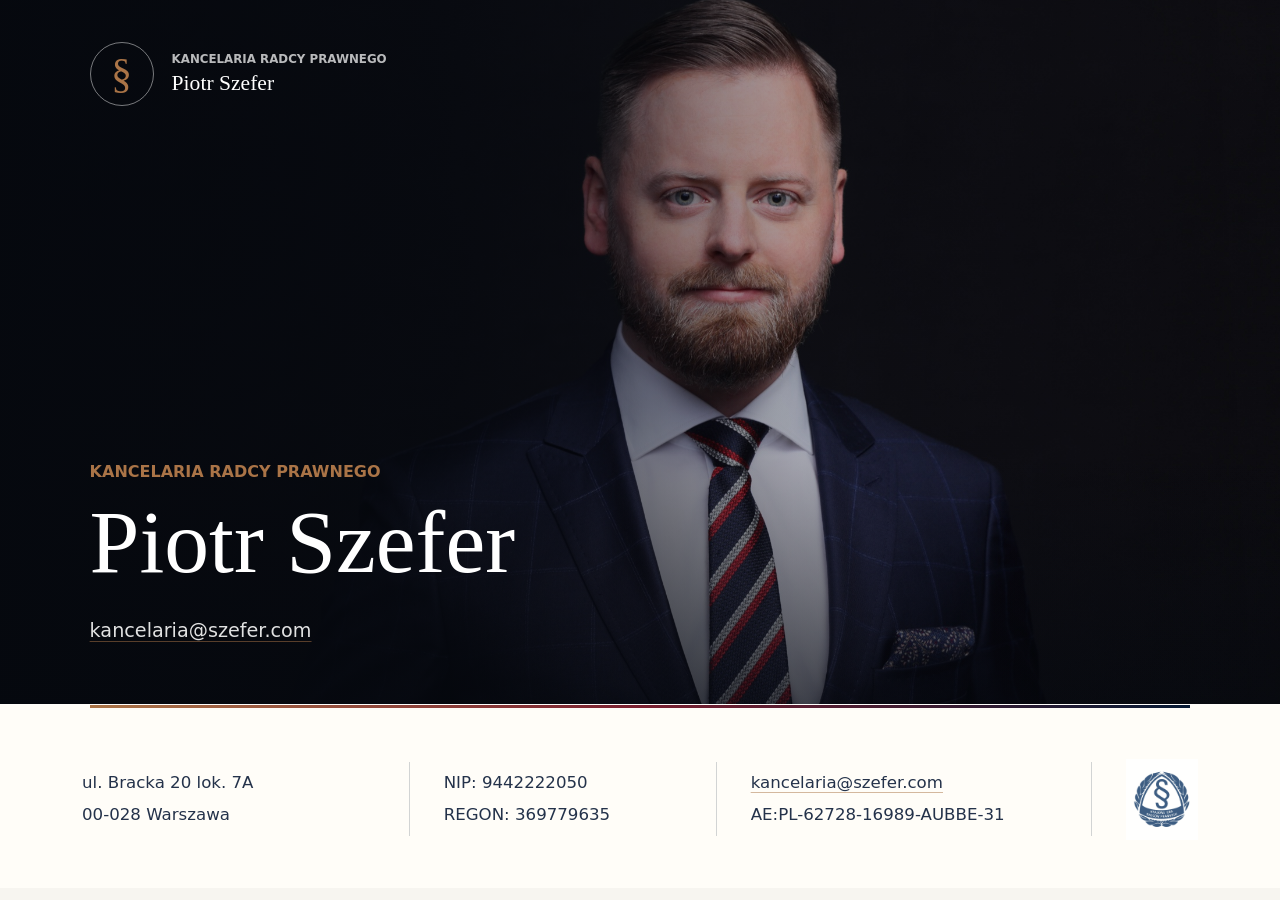
==== index.html @ 90ae5830 "Add files via upload" ====
<!doctype html>
<html lang="pl">
  <head>
    <meta charset="utf-8" />
    <meta name="viewport" content="width=device-width, initial-scale=1" />
    <meta
      name="description"
      content="Kancelaria Radcy Prawnego Piotr Szefer, ul. Bracka 20 lok. 7A, 00-028 Warszawa."
    />
    <title>Kancelaria Radcy Prawnego Piotr Szefer</title>
    <link rel="icon" href="favicon.svg" type="image/svg+xml" />
    <link rel="preload" href="assets/piotr-szefer.jpg" as="image" />
    <link rel="stylesheet" href="styles.css" />
  </head>
  <body>
    <main>
      <section class="hero" aria-label="Kancelaria Radcy Prawnego Piotr Szefer">
        <img
          class="hero__image"
          src="assets/piotr-szefer.jpg"
          alt="Piotr Szefer"
          width="2200"
          height="1466"
        />
        <div class="hero__shade" aria-hidden="true"></div>

        <div class="hero__content">
          <header class="brand" aria-label="Kancelaria Radcy Prawnego Piotr Szefer">
            <span class="brand__mark" aria-hidden="true">§</span>
            <span>
              <span class="brand__overline">Kancelaria Radcy Prawnego</span>
              <span class="brand__name">Piotr Szefer</span>
            </span>
          </header>

          <div class="hero__title">
            <p>Kancelaria Radcy Prawnego</p>
            <h1>Piotr Szefer</h1>
            <a class="hero__mail" href="mailto:kancelaria@szefer.com">
              kancelaria@szefer.com
            </a>
          </div>
        </div>
      </section>

      <section class="details" aria-label="Dane kancelarii">
        <div class="details__inner">
          <address class="detail-block">
            <span>ul. Bracka 20 lok. 7A</span>
            <span>00-028 Warszawa</span>
          </address>

          <div class="detail-block">
            <span>NIP: 9442222050</span>
            <span>REGON: 369779635</span>
          </div>

          <div class="detail-block">
            <a href="mailto:kancelaria@szefer.com">kancelaria@szefer.com</a>
            <span>AE:PL-62728-16989-AUBBE-31</span>
          </div>

          <div class="kirp">
            <img
              src="assets/kirp-logo.png"
              alt="Krajowa Izba Radców Prawnych"
              width="375"
              height="420"
            />
          </div>
        </div>
      </section>
    </main>
  </body>
</html>
---- styles.css ----
:root {
  --ink: #071a34;
  --ink-soft: #24324a;
  --paper: #f7f5f0;
  --paper-strong: #fffdf8;
  --copper: #aa7447;
  --wine: #7b2031;
  --line: rgba(7, 26, 52, 0.18);
  --white: #ffffff;
}

* {
  box-sizing: border-box;
}

html {
  background: var(--paper);
  color: var(--ink);
  font-family:
    "Avenir Next", "Segoe UI", system-ui, -apple-system, BlinkMacSystemFont,
    sans-serif;
  letter-spacing: 0;
}

body {
  margin: 0;
  min-width: 320px;
}

a {
  color: inherit;
  text-decoration-color: rgba(170, 116, 71, 0.5);
  text-decoration-thickness: 1px;
  text-underline-offset: 0.22em;
}

a:hover {
  color: var(--copper);
  text-decoration-color: currentColor;
}

.hero {
  position: relative;
  min-height: 82svh;
  overflow: hidden;
  background: #080a10;
}

.hero__image {
  position: absolute;
  inset: 0;
  width: 100%;
  height: 100%;
  object-fit: cover;
  object-position: 58% center;
}

.hero__shade {
  position: absolute;
  inset: 0;
  background:
    linear-gradient(90deg, rgba(5, 8, 14, 0.94) 0%, rgba(5, 8, 14, 0.78) 34%, rgba(5, 8, 14, 0.32) 62%, rgba(5, 8, 14, 0.05) 100%),
    linear-gradient(0deg, rgba(5, 8, 14, 0.72) 0%, rgba(5, 8, 14, 0.02) 38%);
}

.hero__content {
  position: relative;
  z-index: 1;
  display: flex;
  min-height: 82svh;
  flex-direction: column;
  justify-content: space-between;
  padding: 42px 7vw 72px;
  color: var(--white);
}

.brand {
  display: inline-flex;
  width: fit-content;
  align-items: center;
  gap: 18px;
}

.brand__mark {
  display: grid;
  width: 64px;
  height: 64px;
  place-items: center;
  border: 1px solid rgba(255, 255, 255, 0.46);
  border-radius: 50%;
  color: var(--copper);
  font-family: Georgia, "Times New Roman", serif;
  font-size: 42px;
  line-height: 1;
}

.brand__overline,
.brand__name {
  display: block;
}

.brand__overline {
  margin-bottom: 5px;
  color: rgba(255, 255, 255, 0.72);
  font-size: 0.74rem;
  font-weight: 600;
  text-transform: uppercase;
}

.brand__name {
  font-family: Georgia, "Times New Roman", serif;
  font-size: 1.35rem;
  font-weight: 400;
}

.hero__title {
  max-width: 760px;
  padding-bottom: 24px;
}

.hero__title p {
  margin: 0 0 18px;
  color: var(--copper);
  font-size: 1rem;
  font-weight: 700;
  text-transform: uppercase;
}

.hero__title h1 {
  margin: 0;
  font-family: Georgia, "Times New Roman", serif;
  font-size: 5.6rem;
  font-weight: 400;
  line-height: 0.96;
}

.hero__mail {
  display: inline-block;
  margin-top: 34px;
  color: rgba(255, 255, 255, 0.88);
  font-size: 1.2rem;
}

.details {
  position: relative;
  z-index: 2;
  margin-top: -34px;
  background: var(--paper-strong);
  border-top: 1px solid rgba(255, 255, 255, 0.4);
}

.details::before {
  content: "";
  position: absolute;
  top: 0;
  left: 7vw;
  right: 7vw;
  height: 3px;
  background: linear-gradient(90deg, var(--copper), var(--wine), var(--ink));
}

.details__inner {
  display: grid;
  max-width: 1180px;
  margin: 0 auto;
  grid-template-columns: 1.2fr 1fr 1.25fr auto;
  gap: 34px;
  align-items: center;
  padding: 54px 32px 48px;
}

.detail-block {
  display: grid;
  min-height: 74px;
  align-content: center;
  gap: 8px;
  margin: 0;
  padding: 0 30px 0 0;
  border-right: 1px solid var(--line);
  color: var(--ink-soft);
  font-size: 1.04rem;
  font-style: normal;
  line-height: 1.45;
}

.detail-block span,
.detail-block a {
  display: block;
}

.kirp {
  display: flex;
  justify-content: flex-end;
}

.kirp img {
  width: 72px;
  height: auto;
  opacity: 0.76;
}

@media (max-width: 980px) {
  .hero,
  .hero__content {
    min-height: 760px;
  }

  .hero__content {
    padding: 32px 32px 66px;
  }

  .hero__title h1 {
    font-size: 4.4rem;
  }

  .details {
    margin-top: 0;
  }

  .details__inner {
    grid-template-columns: 1fr 1fr;
  }

  .detail-block:nth-child(2) {
    border-right: 0;
  }

  .kirp {
    justify-content: flex-start;
  }
}

@media (max-width: 680px) {
  .hero,
  .hero__content {
    min-height: 700px;
  }

  .hero__image {
    object-position: 63% center;
  }

  .hero__shade {
    background:
      linear-gradient(90deg, rgba(5, 8, 14, 0.92) 0%, rgba(5, 8, 14, 0.66) 62%, rgba(5, 8, 14, 0.22) 100%),
      linear-gradient(0deg, rgba(5, 8, 14, 0.84) 0%, rgba(5, 8, 14, 0.12) 46%);
  }

  .hero__content {
    padding: 26px 22px 48px;
  }

  .brand {
    gap: 12px;
  }

  .brand__mark {
    width: 52px;
    height: 52px;
    font-size: 34px;
  }

  .brand__overline {
    font-size: 0.68rem;
  }

  .brand__name {
    font-size: 1.08rem;
  }

  .hero__title {
    padding-bottom: 0;
  }

  .hero__title p {
    margin-bottom: 14px;
    font-size: 0.82rem;
  }

  .hero__title h1 {
    font-size: 3.35rem;
    line-height: 1.02;
  }

  .hero__mail {
    margin-top: 24px;
    font-size: 1rem;
  }

  .details::before {
    left: 22px;
    right: 22px;
  }

  .details__inner {
    grid-template-columns: 1fr;
    gap: 0;
    padding: 38px 22px 34px;
  }

  .detail-block {
    min-height: 0;
    padding: 20px 0;
    border-right: 0;
    border-bottom: 1px solid var(--line);
    font-size: 0.98rem;
  }

  .kirp {
    padding-top: 24px;
  }

  .kirp img {
    width: 58px;
  }
}

@media (prefers-reduced-motion: reduce) {
  *,
  *::before,
  *::after {
    scroll-behavior: auto !important;
  }
}
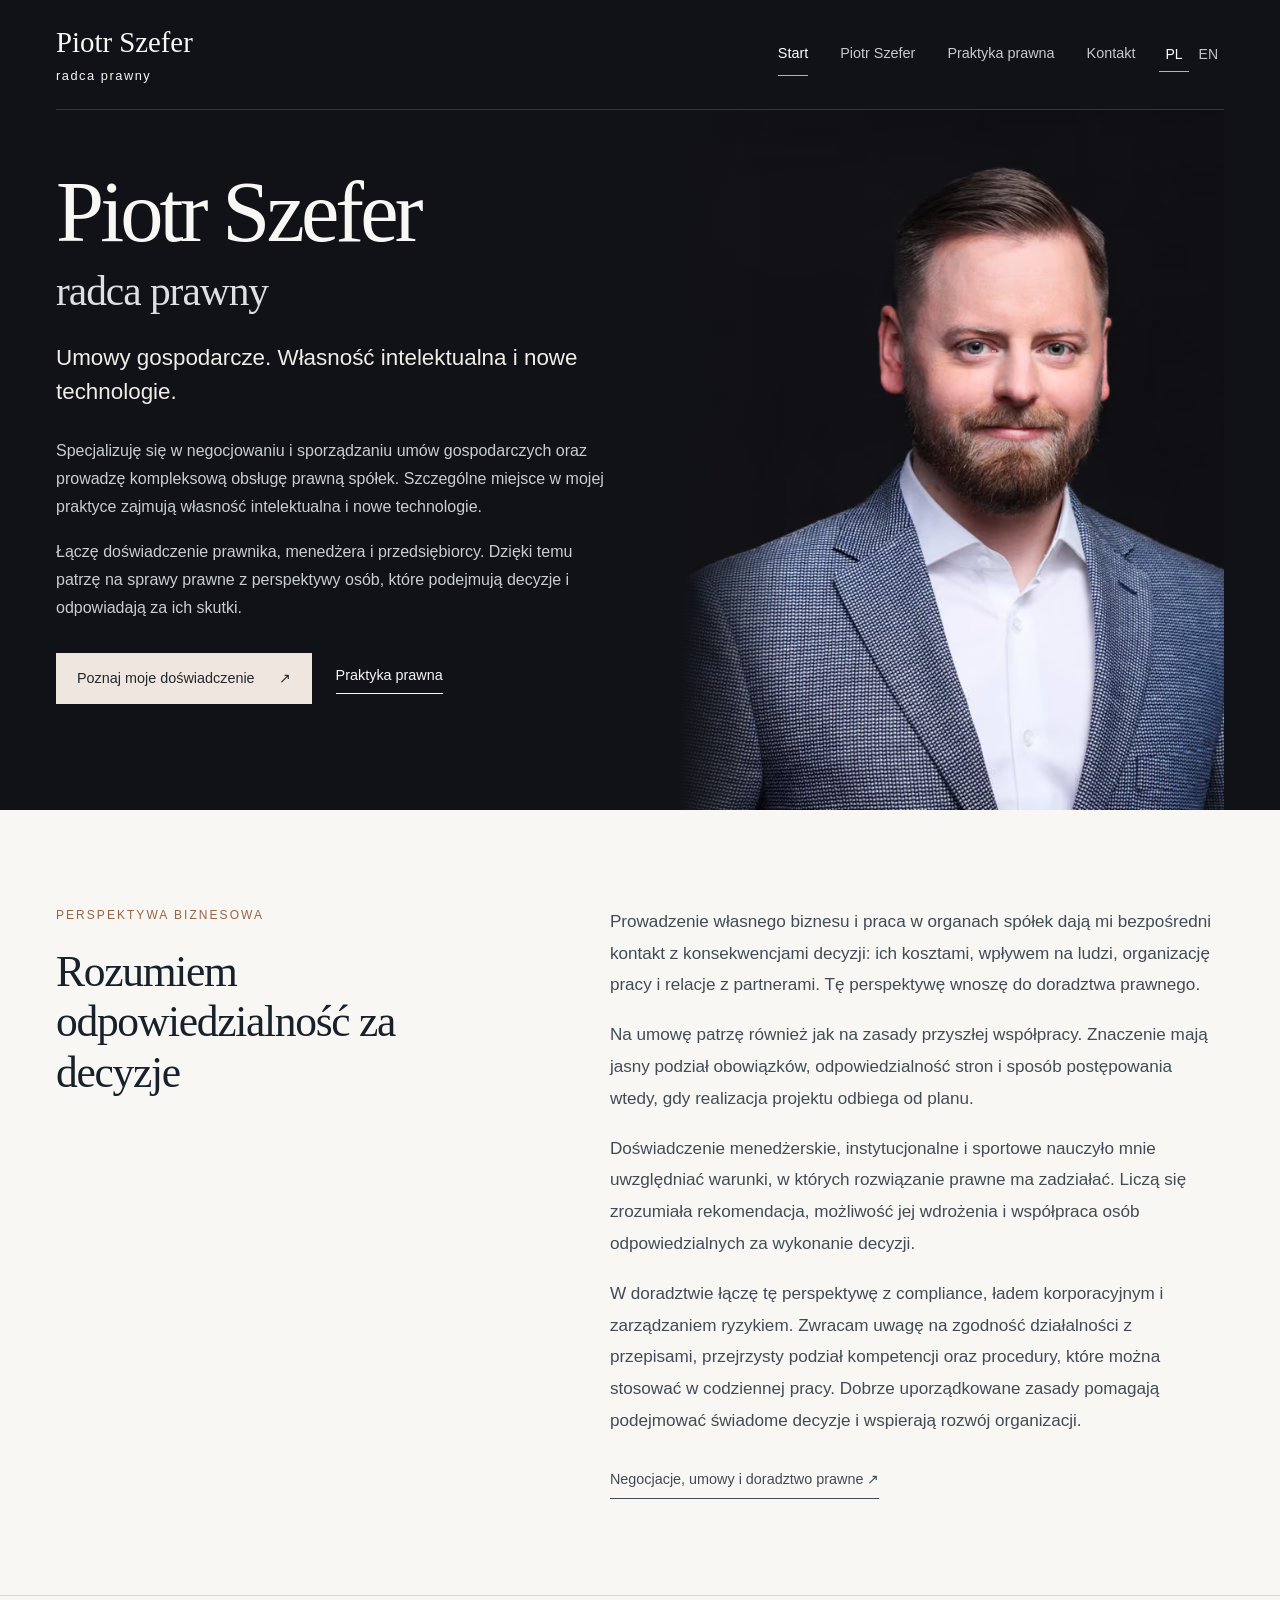
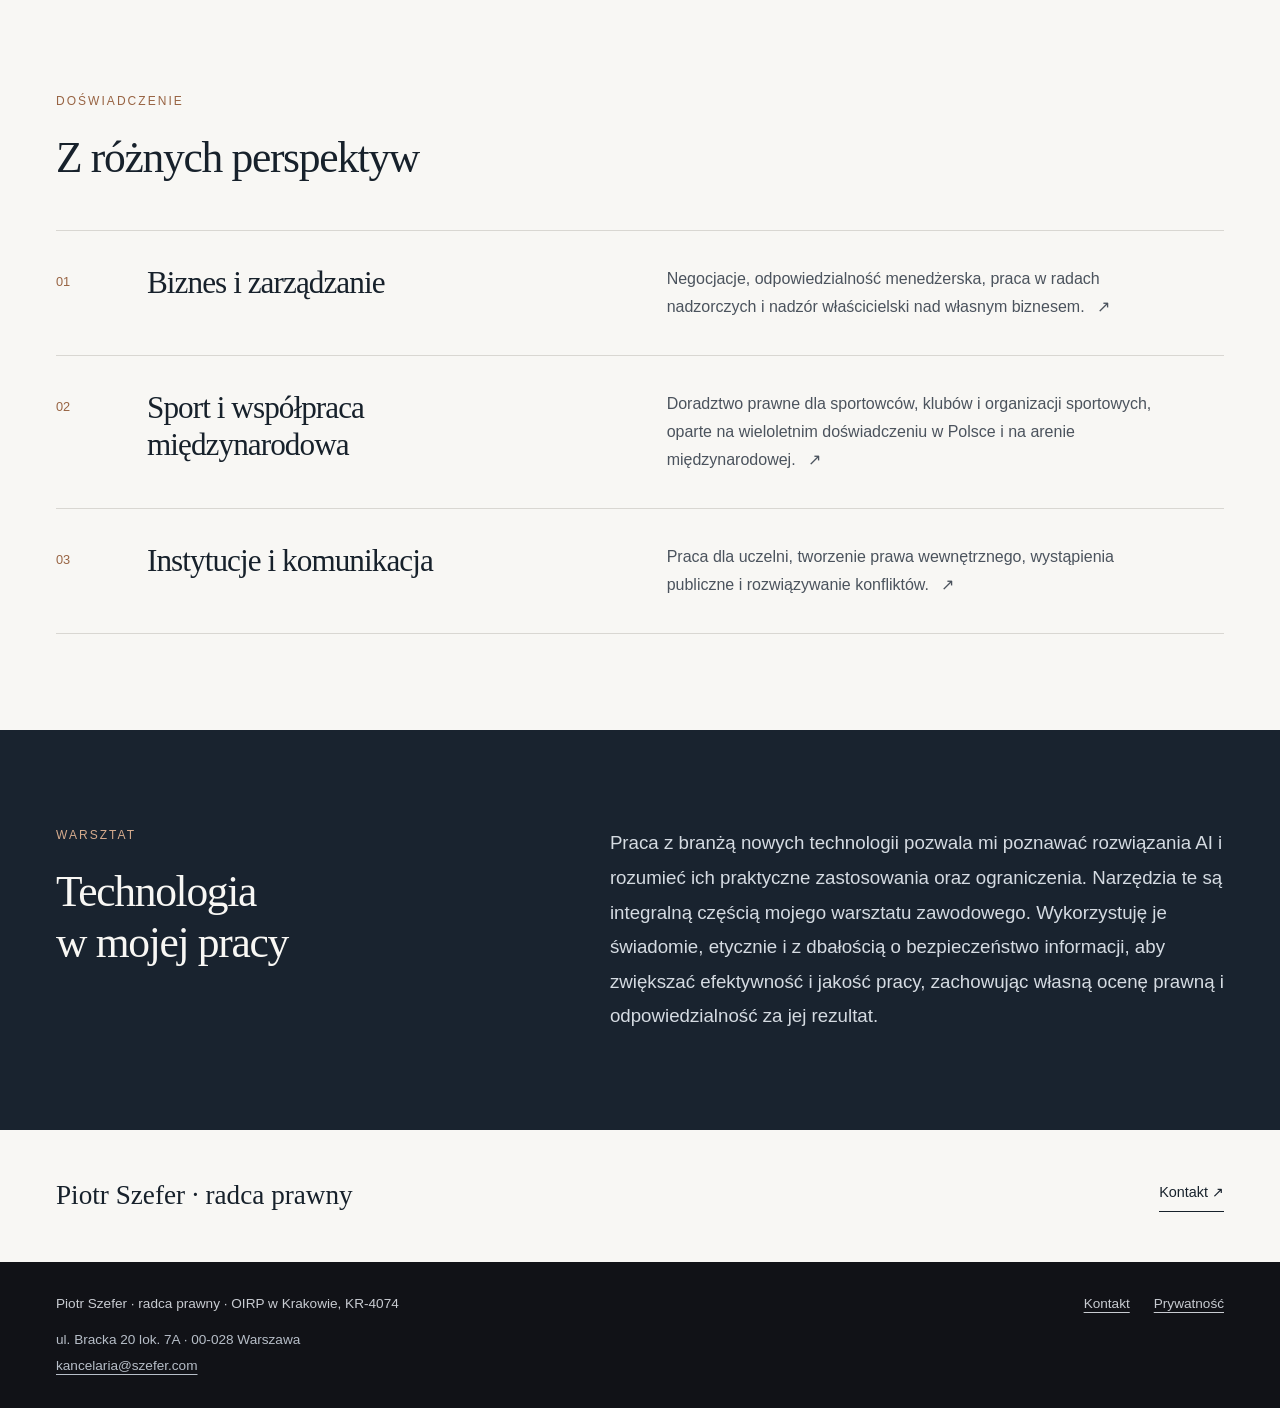
==== commit 41487514: "Add files via upload" ====
--- a/index.html
+++ b/index.html
@@ -1,75 +1,6 @@
 <!doctype html>
-<html lang="pl">
-  <head>
-    <meta charset="utf-8" />
-    <meta name="viewport" content="width=device-width, initial-scale=1" />
-    <meta
-      name="description"
-      content="Kancelaria Radcy Prawnego Piotr Szefer, ul. Bracka 20 lok. 7A, 00-028 Warszawa."
-    />
-    <title>Kancelaria Radcy Prawnego Piotr Szefer</title>
-    <link rel="icon" href="favicon.svg" type="image/svg+xml" />
-    <link rel="preload" href="assets/piotr-szefer.jpg" as="image" />
-    <link rel="stylesheet" href="styles.css" />
-  </head>
-  <body>
-    <main>
-      <section class="hero" aria-label="Kancelaria Radcy Prawnego Piotr Szefer">
-        <img
-          class="hero__image"
-          src="assets/piotr-szefer.jpg"
-          alt="Piotr Szefer"
-          width="2200"
-          height="1466"
-        />
-        <div class="hero__shade" aria-hidden="true"></div>
-
-        <div class="hero__content">
-          <header class="brand" aria-label="Kancelaria Radcy Prawnego Piotr Szefer">
-            <span class="brand__mark" aria-hidden="true">§</span>
-            <span>
-              <span class="brand__overline">Kancelaria Radcy Prawnego</span>
-              <span class="brand__name">Piotr Szefer</span>
-            </span>
-          </header>
-
-          <div class="hero__title">
-            <p>Kancelaria Radcy Prawnego</p>
-            <h1>Piotr Szefer</h1>
-            <a class="hero__mail" href="mailto:kancelaria@szefer.com">
-              kancelaria@szefer.com
-            </a>
-          </div>
-        </div>
-      </section>
-
-      <section class="details" aria-label="Dane kancelarii">
-        <div class="details__inner">
-          <address class="detail-block">
-            <span>ul. Bracka 20 lok. 7A</span>
-            <span>00-028 Warszawa</span>
-          </address>
-
-          <div class="detail-block">
-            <span>NIP: 9442222050</span>
-            <span>REGON: 369779635</span>
-          </div>
-
-          <div class="detail-block">
-            <a href="mailto:kancelaria@szefer.com">kancelaria@szefer.com</a>
-            <span>AE:PL-62728-16989-AUBBE-31</span>
-          </div>
-
-          <div class="kirp">
-            <img
-              src="assets/kirp-logo.png"
-              alt="Krajowa Izba Radców Prawnych"
-              width="375"
-              height="420"
-            />
-          </div>
-        </div>
-      </section>
-    </main>
-  </body>
-</html>
+<html lang="pl"><head><meta charset="utf-8"><meta name="viewport" content="width=device-width, initial-scale=1"><title>Piotr Szefer — radca prawny | Umowy, IP i technologie</title><meta name="description" content="Piotr Szefer: negocjacje i umowy gospodarcze, własność intelektualna, nowe technologie, obsługa spółek i prawo sportowe. Doświadczenie menedżerskie i biznesowe."><meta name="robots" content="index, follow, max-image-preview:large"><link rel="canonical" href="https://szefer.com/"><link rel="alternate" hreflang="pl" href="https://szefer.com/"><link rel="alternate" hreflang="en" href="https://szefer.com/en/"><link rel="alternate" hreflang="x-default" href="https://szefer.com/"><link rel="describedby" href="/llms.txt"><meta name="theme-color" content="#111217"><meta property="og:type" content="website"><meta property="og:locale" content="pl_PL"><meta property="og:site_name" content="Piotr Szefer — radca prawny"><meta property="og:title" content="Piotr Szefer — radca prawny | Umowy, IP i technologie"><meta property="og:description" content="Piotr Szefer: negocjacje i umowy gospodarcze, własność intelektualna, nowe technologie, obsługa spółek i prawo sportowe. Doświadczenie menedżerskie i biznesowe."><meta property="og:url" content="https://szefer.com/"><meta property="og:image" content="https://szefer.com/assets/piotr-szefer-radca-prawny-1280.jpg"><meta property="og:image:width" content="1280"><meta property="og:image:height" content="853"><meta property="og:image:alt" content="Piotr Szefer, radca prawny"><meta name="twitter:card" content="summary_large_image"><meta name="twitter:title" content="Piotr Szefer — radca prawny | Umowy, IP i technologie"><meta name="twitter:description" content="Piotr Szefer: negocjacje i umowy gospodarcze, własność intelektualna, nowe technologie, obsługa spółek i prawo sportowe. Doświadczenie menedżerskie i biznesowe."><meta name="twitter:image" content="https://szefer.com/assets/piotr-szefer-radca-prawny-1280.jpg"><link rel="stylesheet" href="/styles.css"><link rel="icon" href="/favicon.svg" type="image/svg+xml"><script type="application/ld+json">{"@context":"https://schema.org","@graph":[{"@type":"Person","@id":"https://szefer.com/#person","name":"Piotr Szefer","url":"https://szefer.com/piotr-szefer/","jobTitle":"Radca prawny","description":"Radca prawny specjalizujący się w negocjowaniu i sporządzaniu umów gospodarczych, ze szczególnym uwzględnieniem własności intelektualnej i nowych technologii. Doświadczenie menedżerskie i biznesowe.","image":"https://szefer.com/assets/piotr-szefer-radca-prawny-1280.jpg","identifier":{"@type":"PropertyValue","propertyID":"Numer wpisu na listę radców prawnych OIRP w Krakowie","value":"KR-4074"},"knowsAbout":["Negocjacje i umowy gospodarcze","Własność intelektualna i nowe technologie","Bieżąca obsługa spółek i prawo korporacyjne","Prawo sportowe","Prawo szkolnictwa wyższego"],"alumniOf":[{"@type":"CollegeOrUniversity","name":"Uniwersytet Jagielloński"},{"@type":"CollegeOrUniversity","name":"Université de Lausanne"},{"@type":"CollegeOrUniversity","name":"Szkoła Główna Handlowa w Warszawie"}],"hasCredential":{"@type":"EducationalOccupationalCredential","name":"UEFA Certificate in Football Management","description":"UEFA Certificate in Football Management — program kształcenia w zakresie zarządzania w piłce nożnej. Ukończenie z najwyższym możliwym wynikiem, z wyróżnieniem Certificate of Distinction.","credentialCategory":"Program kształcenia w zakresie zarządzania w piłce nożnej","recognizedBy":{"@type":"CollegeOrUniversity","name":"Université de Lausanne"}},"knowsLanguage":{"@type":"Language","name":"angielski"},"award":["I miejsce w XVI Ogólnopolskim Konkursie Krasomówczym ELSA (2012)","I miejsce w III Konkursie Krasomówczym dla Aplikantów Radcowskich OIRP w Krakowie (2016)","Certificate of Distinction — UEFA Certificate in Football Management"]},{"@type":"WebSite","@id":"https://szefer.com/#website","url":"https://szefer.com/","name":"Piotr Szefer — radca prawny","inLanguage":["pl-PL","en"]},{"@type":"WebPage","@id":"https://szefer.com/#webpage","url":"https://szefer.com/","name":"Piotr Szefer — radca prawny | Umowy, IP i technologie","inLanguage":"pl-PL","dateModified":"2026-09-18","isPartOf":{"@id":"https://szefer.com/#website"},"about":{"@id":"https://szefer.com/#person"}},{"@type":"LegalService","@id":"https://szefer.com/#legalservice","name":"Kancelaria Radcy Prawnego Piotr Szefer","url":"https://szefer.com/kontakt/","address":{"@type":"PostalAddress","streetAddress":"ul. Bracka 20 lok. 7A","postalCode":"00-028","addressLocality":"Warszawa","addressCountry":"PL"},"taxID":"9442222050","email":"kancelaria@szefer.com","identifier":[{"@type":"PropertyValue","propertyID":"REGON","value":"369779635"},{"@type":"PropertyValue","propertyID":"Adres do e-Doręczeń","value":"AE:PL-62728-16989-AUBBE-31"}]}]}</script></head>
+<body><a class="skip" href="#main">Przejdź do treści</a><header class="site-header"><div class="container header-inner"><a class="brand" href="/" aria-label="Piotr Szefer — strona główna"><strong>Piotr Szefer</strong><span>radca prawny</span></a><nav class="nav" aria-label="Nawigacja główna"><a href="/" aria-current="page">Start</a><a href="/piotr-szefer/" >Piotr Szefer</a><a href="/praktyka/" >Praktyka prawna</a><a href="/kontakt/" >Kontakt</a></nav><nav class="language-switch" aria-label="Wybór języka"><a lang="pl" hreflang="pl" href="/" aria-current="true" aria-label="Polski">PL</a><a lang="en" hreflang="en" href="/en/"  aria-label="English">EN</a></nav></div></header><main id="main" tabindex="-1"><section class="hero"><div class="container hero-grid"><div class="hero-heading"><h1><span class="person-name">Piotr Szefer</span><span class="visually-hidden"> — </span><span class="role">radca prawny</span></h1><p class="hero-subtitle">Umowy gospodarcze. Własność intelektualna i nowe technologie.</p></div><div class="hero-image"><picture><source type="image/avif" srcset="/assets/piotr-szefer-portret-640.avif 640w, /assets/piotr-szefer-portret-1280.avif 1280w" sizes="(max-width: 700px) 100vw, 55vw"><source type="image/webp" srcset="/assets/piotr-szefer-portret-640.webp 640w, /assets/piotr-szefer-portret-1280.webp 1280w" sizes="(max-width: 700px) 100vw, 55vw"><img src="/assets/piotr-szefer-portret-1280.jpg" srcset="/assets/piotr-szefer-portret-640.jpg 640w, /assets/piotr-szefer-portret-1280.jpg 1280w" sizes="(max-width: 700px) 100vw, 55vw" width="1280" height="853" alt="Piotr Szefer, radca prawny" fetchpriority="high" decoding="async"></picture></div><div class="hero-details"><div class="hero-lead"><p>Specjalizuję się w negocjowaniu i sporządzaniu umów gospodarczych oraz prowadzę kompleksową obsługę prawną spółek. Szczególne miejsce w mojej praktyce zajmują własność intelektualna i nowe technologie.</p><p>Łączę doświadczenie prawnika, menedżera i przedsiębiorcy. Dzięki temu patrzę na sprawy prawne z perspektywy osób, które podejmują decyzje i odpowiadają za ich skutki.</p></div><div class="hero-actions"><a class="button" href="/piotr-szefer/">Poznaj moje doświadczenie <span aria-hidden="true">↗</span></a><a class="text-link" href="/praktyka/">Praktyka prawna</a></div></div></div></section>
+<section class="section"><div class="container intro-grid"><div><span class="eyebrow">Perspektywa biznesowa</span><h2>Rozumiem odpowiedzialność za decyzje</h2></div><div class="body-copy"><p>Prowadzenie własnego biznesu i praca w organach spółek dają mi bezpośredni kontakt z konsekwencjami decyzji: ich kosztami, wpływem na ludzi, organizację pracy i relacje z partnerami. Tę perspektywę wnoszę do doradztwa prawnego.</p><p>Na umowę patrzę również jak na zasady przyszłej współpracy. Znaczenie mają jasny podział obowiązków, odpowiedzialność stron i sposób postępowania wtedy, gdy realizacja projektu odbiega od planu.</p><p>Doświadczenie menedżerskie, instytucjonalne i sportowe nauczyło mnie uwzględniać warunki, w których rozwiązanie prawne ma zadziałać. Liczą się zrozumiała rekomendacja, możliwość jej wdrożenia i współpraca osób odpowiedzialnych za wykonanie decyzji.</p><p>W doradztwie łączę tę perspektywę z compliance, ładem korporacyjnym i zarządzaniem ryzykiem. Zwracam uwagę na zgodność działalności z przepisami, przejrzysty podział kompetencji oraz procedury, które można stosować w codziennej pracy. Dobrze uporządkowane zasady pomagają podejmować świadome decyzje i wspierają rozwój organizacji.</p><a class="text-link section-link" href="/praktyka/">Negocjacje, umowy i doradztwo prawne <span aria-hidden="true">↗</span></a></div></div></section>
+<section class="section rule"><div class="container"><div class="section-heading"><span class="eyebrow">Doświadczenie</span><h2>Z różnych perspektyw</h2></div><a class="perspective" href="/piotr-szefer/#biznes-i-zarzadzanie"><span class="number">01</span><h3>Biznes i zarządzanie</h3><p>Negocjacje, odpowiedzialność menedżerska, praca w radach nadzorczych i nadzór właścicielski nad własnym biznesem. <span class="row-arrow" aria-hidden="true">↗</span></p></a><a class="perspective" href="/piotr-szefer/#sport"><span class="number">02</span><h3>Sport i współpraca międzynarodowa</h3><p>Doradztwo prawne dla sportowców, klubów i organizacji sportowych, oparte na wieloletnim doświadczeniu w Polsce i na arenie międzynarodowej. <span class="row-arrow" aria-hidden="true">↗</span></p></a><a class="perspective" href="/piotr-szefer/#komunikacja"><span class="number">03</span><h3>Instytucje i komunikacja</h3><p>Praca dla uczelni, tworzenie prawa wewnętrznego, wystąpienia publiczne i rozwiązywanie konfliktów. <span class="row-arrow" aria-hidden="true">↗</span></p></a></div></section>
+<section class="section dark-section"><div class="container intro-grid"><div><span class="eyebrow">Warsztat</span><h2>Technologia<br>w mojej pracy</h2></div><p class="large-copy">Praca z branżą nowych technologii pozwala mi poznawać rozwiązania AI i rozumieć ich praktyczne zastosowania oraz ograniczenia. Narzędzia te są integralną częścią mojego warsztatu zawodowego. Wykorzystuję je świadomie, etycznie i z dbałością o bezpieczeństwo informacji, aby zwiększać efektywność i jakość pracy, zachowując własną ocenę prawną i odpowiedzialność za jej rezultat.</p></div></section><div class="container closing"><p>Piotr Szefer · radca prawny</p><a class="text-link" href="/kontakt/">Kontakt <span aria-hidden="true">↗</span></a></div></main><footer class="site-footer"><div class="container footer-inner"><div><p>Piotr Szefer · radca prawny · OIRP w Krakowie, KR-4074</p><address>ul. Bracka 20 lok. 7A · 00-028 Warszawa<br><a href="mailto:kancelaria@szefer.com">kancelaria@szefer.com</a></address></div><div class="footer-links"><a href="/kontakt/">Kontakt</a><a href="/prywatnosc/">Prywatność</a></div></div></footer></body></html>
--- a/styles.css
+++ b/styles.css
@@ -1,324 +1,22 @@
-:root {
-  --ink: #071a34;
-  --ink-soft: #24324a;
-  --paper: #f7f5f0;
-  --paper-strong: #fffdf8;
-  --copper: #aa7447;
-  --wine: #7b2031;
-  --line: rgba(7, 26, 52, 0.18);
-  --white: #ffffff;
-}
+:root{color-scheme:light;--ink:#17212b;--dark:#111217;--navy:#19232f;--paper:#f8f7f4;--muted:#62666b;--line:#d9d7d2;--copper:#986443;--light-copper:#d6ab8d;--serif:Georgia,'Times New Roman',serif;--sans:Arial,Helvetica,sans-serif}
+*{box-sizing:border-box}html{scroll-behavior:auto;scroll-padding-top:2rem}body{margin:0;background:var(--paper);color:var(--ink);font-family:var(--sans);font-size:1rem;line-height:1.75}a{color:inherit;text-underline-offset:.3em}a:hover{color:var(--copper)}a:focus-visible{outline:3px solid #b17a53;outline-offset:6px}img{display:block;max-width:100%;height:auto}h1,h2,h3,p{margin:0}h1,h2,h3{font-family:var(--serif);font-weight:400;line-height:1.16;letter-spacing:-.03em;overflow-wrap:break-word;hyphens:manual}p+p{margin-top:1.15rem}strong{font-weight:600}address{font-style:normal}.container{width:min(1280px,calc(100% - 112px));margin-inline:auto}.container>*,.hero-grid>*,.intro-grid>*,.bio-layout>*,.practice-row>*{min-width:0}.visually-hidden{position:absolute;width:1px;height:1px;padding:0;margin:-1px;overflow:hidden;clip:rect(0,0,0,0);white-space:nowrap;border:0}.skip{position:fixed;top:8px;left:8px;padding:10px 20px;background:white;color:#111;z-index:20;transform:translateY(-150%)}.skip:focus{transform:translateY(0)}.eyebrow{display:block;text-transform:uppercase;font-size:.75rem;line-height:1.5;letter-spacing:.17em;color:var(--copper);margin-bottom:22px}.section{padding:96px 0}.rule{border-top:1px solid var(--line)}.section h2{font-size:clamp(2.3rem,3.4vw,3.25rem)}.large-copy{font-size:1.17rem;line-height:1.85}.text-link{display:inline-block;font-size:.9rem;text-decoration:none;border-bottom:1px solid currentColor;padding-bottom:5px}.section-link{margin-top:30px}.button{display:inline-flex;align-items:center;justify-content:space-between;gap:24px;padding:14px 20px;background:#eee6df;color:#22282e;border:1px solid #eee6df;font-size:.9rem;text-decoration:none;line-height:1.5}.button:hover{background:#fff;color:#111}.anchor-alias{display:block;position:absolute;top:0;scroll-margin-top:40px}
+/* Navigation */
+.site-header{background:var(--dark);color:var(--paper)}.header-inner{min-height:110px;display:flex;justify-content:space-between;align-items:center;flex-wrap:wrap;gap:24px;border-bottom:1px solid #ffffff26}.brand{text-decoration:none;line-height:1.25}.brand strong{font-family:var(--serif);font-size:1.8rem;font-weight:400}.brand span{display:block;font-size:.8rem;letter-spacing:.12em;margin-top:7px}.brand:hover{color:white}.nav{display:flex;gap:32px;flex-wrap:wrap;align-items:center}.nav a{font-size:.9rem;color:#c8c9cd;padding:8px 0;text-decoration:none;border-bottom:1px solid transparent}.nav a:hover,.nav a[aria-current]{color:#fff}.nav a[aria-current]{border-color:var(--light-copper)}
+/* Opening portrait: editorial composition on desktop, reordered on mobile. */
+.hero{background:var(--dark);color:var(--paper)}.hero-grid{display:grid;grid-template-columns:1.08fr 1fr;grid-template-areas:'heading image' 'details image';grid-template-rows:auto 1fr;column-gap:36px;min-height:700px}.hero-heading{grid-area:heading;padding-top:58px}.hero h1{font-size:5.4rem;line-height:1.02;letter-spacing:-.045em}.hero .person-name{white-space:nowrap;hyphens:none}.hero .role{display:block;font-size:.48em;margin-top:14px;letter-spacing:-.025em;color:#dddfe4}.hero-subtitle{max-width:530px;font-size:1.4rem;line-height:1.5;color:#f0ece7;margin-top:29px}.hero-details{grid-area:details;padding:28px 0 60px}.hero-lead{max-width:550px;font-size:1rem;line-height:1.75;color:#c9cdd4}.hero-lead p+p{margin-top:17px}.hero-actions{display:flex;flex-wrap:wrap;align-items:center;gap:24px;margin-top:31px}.hero-actions .text-link:hover{color:var(--light-copper)}.hero-image{grid-area:image;position:relative;min-height:700px;overflow:hidden}.hero-image picture,.hero-image img{width:100%;height:100%;object-fit:cover;object-position:62% center}.hero-image:after{content:'';position:absolute;inset:0;pointer-events:none;background:linear-gradient(90deg,#111217 0%,transparent 20%)}
+/* Home narrative */
+.intro-grid{display:grid;grid-template-columns:.85fr 1.15fr;gap:100px}.intro-grid h2{max-width:460px}.body-copy{max-width:70ch;font-size:1.07rem;line-height:1.85;color:#424b55}.section-heading{max-width:630px;margin-bottom:48px}.perspective{display:grid;grid-template-columns:56px 1fr 1.15fr;gap:35px;padding:34px 0;border-top:1px solid var(--line);align-items:start;text-decoration:none}.perspective:last-child{border-bottom:1px solid var(--line)}.number{font-size:.8rem;color:var(--copper);padding-top:6px}.perspective h3{font-size:1.95rem;max-width:330px}.perspective p{font-size:1rem;color:#4b535d;max-width:58ch}.perspective:hover h3{color:var(--copper)}.row-arrow{margin-left:8px}.dark-section{background:var(--navy);color:var(--paper)}.dark-section .eyebrow{color:var(--light-copper)}.dark-section p{color:#d5dbe2}.closing{display:flex;justify-content:space-between;align-items:center;flex-wrap:wrap;padding:42px 0;gap:24px}.closing p{font-family:var(--serif);font-size:1.7rem}
+/* Inner pages */
+.page-opening{background:var(--dark);color:var(--paper);padding:60px 0 66px}.page-opening .eyebrow{color:var(--light-copper)}.page-opening h1{font-size:clamp(3rem,5.3vw,5rem);line-height:1.1;max-width:1000px}.page-lead{max-width:72ch;margin-top:30px;color:#d3d7dd;font-size:1.12rem;line-height:1.8}.bio-opening .page-lead{max-width:78ch}.bio-opening h1{max-width:1100px}.bio-opening .page-lead p+p{margin-top:15px}.bio-layout{display:grid;grid-template-columns:260px minmax(0,720px);justify-content:space-between;gap:70px;padding-block:76px 80px}.bio-aside{align-self:stretch}.bio-portrait{margin:0 0 35px}.bio-portrait img{width:100%;height:auto}.bio-portrait figcaption{font-size:.75rem;color:var(--muted);padding-top:10px}.chapter-nav{position:sticky;top:28px;padding-top:24px;border-top:1px solid var(--line)}.chapter-nav .eyebrow{margin-bottom:12px}.chapter-links a{display:flex;align-items:baseline;gap:15px;padding:10px 0;border-bottom:1px solid var(--line);font-size:.9rem;text-decoration:none}.chapter-links a span{font-size:.75rem;color:var(--copper);flex:none}.bio-section{position:relative;margin-bottom:60px;scroll-margin-top:40px;max-width:70ch}.bio-section+.bio-section{border-top:1px solid var(--line);padding-top:40px}.bio-section .eyebrow{margin-bottom:13px}.bio-section h2{font-size:2.65rem;margin-bottom:27px;max-width:26ch}.bio-section p{font-size:1.08rem;color:#424b55;line-height:1.85}.bio-section strong{color:var(--ink)}.education>section{padding:25px 0;border-bottom:1px solid var(--line)}.education>section:first-child{padding-top:0}.education>section:last-child{border-bottom:0;padding-bottom:0}.education h3{font-size:1.6rem;line-height:1.4;margin-bottom:15px}.education p+p{margin-top:9px}.qualifications{list-style:none;margin:0;padding:0}.qualifications li{padding:21px 0;border-bottom:1px solid var(--line);font-size:1.03rem;color:#424b55;line-height:1.85}.qualifications li:first-child{padding-top:0}.updated{color:var(--muted);font-size:.8rem;margin-bottom:25px}.practice-list{padding-block:15px 40px}.practice-row{position:relative;display:grid;grid-template-columns:50px .9fr 1.2fr;gap:38px;padding:60px 0;border-bottom:1px solid var(--line)}.practice-row h2{font-size:2.3rem;max-width:20ch}.practice-row p{font-size:1.06rem;color:#424b55;line-height:1.85}
+/* Contact */
+.contact-layout{display:grid;grid-template-columns:1fr 1.15fr;gap:100px;padding-block:70px 95px}.contact-identity h2{font-size:2.65rem;max-width:20ch;line-height:1.25}.contact-identity p{font-size:.95rem;color:var(--muted);margin-top:24px}.contact-identity picture{display:block;margin-top:32px;max-width:440px}.contact-primary{padding:10px 0 38px;border-bottom:1px solid var(--line)}.contact-email{display:inline-block;font-family:var(--serif);font-size:clamp(1.7rem,2.5vw,2.4rem);text-decoration-thickness:1px;line-height:1.4;overflow-wrap:anywhere}.contact-primary address{margin-top:30px;font-size:1.25rem;line-height:1.75}.contact-details{display:grid;grid-template-columns:1fr 1fr;gap:0 30px;margin:0}.contact-details>div{padding:25px 0;border-bottom:1px solid var(--line)}.contact-details .wide{grid-column:1/-1}.contact-details dt{font-size:.8rem;color:var(--muted);margin-bottom:7px}.contact-details dd{font-size:1.08rem;margin:0;overflow-wrap:anywhere}.owner-note{background:#ede9e3;padding:24px;border-left:2px solid var(--copper);margin:32px 0;color:#45484d;font-size:.95rem}.owner-note p{margin-top:9px}.narrow{max-width:760px}.narrow h2{font-size:2rem;margin-bottom:25px}.narrow p{color:#424b55}.narrow h2:not(:first-child){margin-top:40px}
+/* Footer */
+.site-footer{background:var(--dark);color:#c8cbd1;font-size:.85rem;padding:30px 0}.footer-inner{display:flex;justify-content:space-between;gap:30px}.site-footer address{margin-top:12px;color:#b7bec8;line-height:1.85}.footer-links{display:flex;gap:24px;align-items:flex-start}.site-footer a:hover{color:var(--light-copper)}.preview-label{margin-top:22px;padding-top:16px;border-top:1px solid #ffffff26;font-size:.75rem;color:#b9bec6}
+@media(max-width:1100px){.container{width:calc(100% - 64px)}.hero-grid{column-gap:20px;grid-template-columns:1.15fr 1fr}.hero h1{font-size:4.25rem}.hero-subtitle{font-size:1.2rem}.hero-lead{font-size:.96rem}.hero-image{min-height:730px}.intro-grid{gap:55px}.bio-layout{grid-template-columns:220px minmax(0,1fr);gap:50px}.bio-section h2{font-size:2.3rem}.practice-row{grid-template-columns:30px .9fr 1.2fr;gap:26px}.practice-row h2{font-size:2rem}.contact-layout{gap:55px}.contact-identity h2{font-size:2.3rem}.nav{gap:24px}}
+@media(max-width:800px) and (min-width:701px){.hero h1{font-size:3.6rem}.hero-grid{grid-template-columns:1.2fr 1fr}.hero-subtitle{font-size:1.15rem}.hero-image{min-height:0;height:620px;align-self:center}.hero-heading{padding-top:45px}.hero-actions{gap:18px}.bio-layout{grid-template-columns:180px minmax(0,1fr);gap:40px}.bio-section h2{font-size:2.1rem}.bio-section p{font-size:1rem}.contact-layout{gap:38px}.practice-row{grid-template-columns:25px .9fr 1.2fr;gap:20px}}
+@media(max-width:700px){.container{width:calc(100% - 40px)}.header-inner{display:block;min-height:135px;padding:24px 0 16px}.brand strong{font-size:1.5rem}.brand span{font-size:.75rem;margin-top:3px}.nav{gap:16px;margin-top:20px}.nav a{font-size:.875rem;padding:2px 0}.hero-grid{grid-template-columns:minmax(0,1fr);grid-template-areas:'heading' 'image' 'details';gap:0;min-height:0}.hero-heading{padding:36px 0 27px}.hero h1{font-size:clamp(1.85rem,12.3vw,5.4rem)}.hero .role{font-size:.55em;margin-top:11px}.hero-subtitle{font-size:1.2rem;margin-top:24px;max-width:30ch}.hero-image{height:330px;min-height:0;margin-inline:-20px}.hero-image img{object-position:60% 25%}.hero-image:after{background:linear-gradient(180deg,#111217 0%,transparent 10%,transparent 90%,#111217 100%)}.hero-details{padding:22px 0 42px}.hero-lead{font-size:1rem;line-height:1.8}.hero-actions{gap:22px;margin-top:27px}.button{font-size:.9rem}.section{padding:60px 0}.intro-grid{grid-template-columns:minmax(0,1fr);gap:28px}.intro-grid h2{max-width:20ch}.section h2{font-size:2.3rem}.body-copy{font-size:1.02rem}.large-copy{font-size:1.08rem}.section-heading{margin-bottom:30px}.perspective{grid-template-columns:26px minmax(0,1fr);gap:10px 15px;padding:29px 0}.perspective h3{font-size:1.8rem;max-width:none}.perspective p{grid-column:2}.closing{padding:30px 0}.closing p{font-size:1.45rem}.page-opening{padding:40px 0 47px}.page-opening h1{font-size:clamp(2rem,11vw,3rem)}.page-lead{font-size:1.05rem;margin-top:26px}.bio-layout{grid-template-columns:minmax(0,1fr);gap:40px;padding-block:30px 55px}.bio-aside{display:flex;flex-direction:column}.chapter-nav{position:static;order:0;padding-top:20px}.chapter-links{display:grid;grid-template-columns:repeat(auto-fit,minmax(min(100%,9rem),1fr));column-gap:20px}.chapter-links a{font-size:.875rem;gap:10px}.bio-portrait{order:1;max-width:280px;margin:30px auto 0}.bio-section{margin-bottom:43px}.bio-section+.bio-section{padding-top:32px}.bio-section h2{font-size:2.12rem}.bio-section p{font-size:1rem;line-height:1.85}.education h3{font-size:1.5rem}.qualifications li{font-size:1rem}.practice-list{padding-top:5px}.practice-row{grid-template-columns:26px minmax(0,1fr);gap:14px;padding:35px 0}.practice-row h2{font-size:2rem;max-width:24ch}.practice-row>div{grid-column:2}.practice-row p{font-size:1rem}.contact-layout{grid-template-columns:minmax(0,1fr);gap:35px;padding-block:38px 65px}.contact-information{order:-1}.contact-identity h2{font-size:2.15rem}.contact-email{font-size:clamp(1.4rem,6.8vw,2.4rem)}.contact-primary address{font-size:1.15rem}.contact-details{column-gap:20px}.contact-details dd{font-size:1rem}.footer-inner{display:block}.footer-links{margin-top:22px}.narrow h2{font-size:1.9rem}}
+@media(prefers-reduced-motion:reduce){html{scroll-behavior:auto}*{animation:none!important;transition:none!important}}
 
-* {
-  box-sizing: border-box;
-}
-
-html {
-  background: var(--paper);
-  color: var(--ink);
-  font-family:
-    "Avenir Next", "Segoe UI", system-ui, -apple-system, BlinkMacSystemFont,
-    sans-serif;
-  letter-spacing: 0;
-}
-
-body {
-  margin: 0;
-  min-width: 320px;
-}
-
-a {
-  color: inherit;
-  text-decoration-color: rgba(170, 116, 71, 0.5);
-  text-decoration-thickness: 1px;
-  text-underline-offset: 0.22em;
-}
-
-a:hover {
-  color: var(--copper);
-  text-decoration-color: currentColor;
-}
-
-.hero {
-  position: relative;
-  min-height: 82svh;
-  overflow: hidden;
-  background: #080a10;
-}
-
-.hero__image {
-  position: absolute;
-  inset: 0;
-  width: 100%;
-  height: 100%;
-  object-fit: cover;
-  object-position: 58% center;
-}
-
-.hero__shade {
-  position: absolute;
-  inset: 0;
-  background:
-    linear-gradient(90deg, rgba(5, 8, 14, 0.94) 0%, rgba(5, 8, 14, 0.78) 34%, rgba(5, 8, 14, 0.32) 62%, rgba(5, 8, 14, 0.05) 100%),
-    linear-gradient(0deg, rgba(5, 8, 14, 0.72) 0%, rgba(5, 8, 14, 0.02) 38%);
-}
-
-.hero__content {
-  position: relative;
-  z-index: 1;
-  display: flex;
-  min-height: 82svh;
-  flex-direction: column;
-  justify-content: space-between;
-  padding: 42px 7vw 72px;
-  color: var(--white);
-}
-
-.brand {
-  display: inline-flex;
-  width: fit-content;
-  align-items: center;
-  gap: 18px;
-}
-
-.brand__mark {
-  display: grid;
-  width: 64px;
-  height: 64px;
-  place-items: center;
-  border: 1px solid rgba(255, 255, 255, 0.46);
-  border-radius: 50%;
-  color: var(--copper);
-  font-family: Georgia, "Times New Roman", serif;
-  font-size: 42px;
-  line-height: 1;
-}
-
-.brand__overline,
-.brand__name {
-  display: block;
-}
-
-.brand__overline {
-  margin-bottom: 5px;
-  color: rgba(255, 255, 255, 0.72);
-  font-size: 0.74rem;
-  font-weight: 600;
-  text-transform: uppercase;
-}
-
-.brand__name {
-  font-family: Georgia, "Times New Roman", serif;
-  font-size: 1.35rem;
-  font-weight: 400;
-}
-
-.hero__title {
-  max-width: 760px;
-  padding-bottom: 24px;
-}
-
-.hero__title p {
-  margin: 0 0 18px;
-  color: var(--copper);
-  font-size: 1rem;
-  font-weight: 700;
-  text-transform: uppercase;
-}
-
-.hero__title h1 {
-  margin: 0;
-  font-family: Georgia, "Times New Roman", serif;
-  font-size: 5.6rem;
-  font-weight: 400;
-  line-height: 0.96;
-}
-
-.hero__mail {
-  display: inline-block;
-  margin-top: 34px;
-  color: rgba(255, 255, 255, 0.88);
-  font-size: 1.2rem;
-}
-
-.details {
-  position: relative;
-  z-index: 2;
-  margin-top: -34px;
-  background: var(--paper-strong);
-  border-top: 1px solid rgba(255, 255, 255, 0.4);
-}
-
-.details::before {
-  content: "";
-  position: absolute;
-  top: 0;
-  left: 7vw;
-  right: 7vw;
-  height: 3px;
-  background: linear-gradient(90deg, var(--copper), var(--wine), var(--ink));
-}
-
-.details__inner {
-  display: grid;
-  max-width: 1180px;
-  margin: 0 auto;
-  grid-template-columns: 1.2fr 1fr 1.25fr auto;
-  gap: 34px;
-  align-items: center;
-  padding: 54px 32px 48px;
-}
-
-.detail-block {
-  display: grid;
-  min-height: 74px;
-  align-content: center;
-  gap: 8px;
-  margin: 0;
-  padding: 0 30px 0 0;
-  border-right: 1px solid var(--line);
-  color: var(--ink-soft);
-  font-size: 1.04rem;
-  font-style: normal;
-  line-height: 1.45;
-}
-
-.detail-block span,
-.detail-block a {
-  display: block;
-}
-
-.kirp {
-  display: flex;
-  justify-content: flex-end;
-}
-
-.kirp img {
-  width: 72px;
-  height: auto;
-  opacity: 0.76;
-}
-
-@media (max-width: 980px) {
-  .hero,
-  .hero__content {
-    min-height: 760px;
-  }
-
-  .hero__content {
-    padding: 32px 32px 66px;
-  }
-
-  .hero__title h1 {
-    font-size: 4.4rem;
-  }
-
-  .details {
-    margin-top: 0;
-  }
-
-  .details__inner {
-    grid-template-columns: 1fr 1fr;
-  }
-
-  .detail-block:nth-child(2) {
-    border-right: 0;
-  }
-
-  .kirp {
-    justify-content: flex-start;
-  }
-}
-
-@media (max-width: 680px) {
-  .hero,
-  .hero__content {
-    min-height: 700px;
-  }
-
-  .hero__image {
-    object-position: 63% center;
-  }
-
-  .hero__shade {
-    background:
-      linear-gradient(90deg, rgba(5, 8, 14, 0.92) 0%, rgba(5, 8, 14, 0.66) 62%, rgba(5, 8, 14, 0.22) 100%),
-      linear-gradient(0deg, rgba(5, 8, 14, 0.84) 0%, rgba(5, 8, 14, 0.12) 46%);
-  }
-
-  .hero__content {
-    padding: 26px 22px 48px;
-  }
-
-  .brand {
-    gap: 12px;
-  }
-
-  .brand__mark {
-    width: 52px;
-    height: 52px;
-    font-size: 34px;
-  }
-
-  .brand__overline {
-    font-size: 0.68rem;
-  }
-
-  .brand__name {
-    font-size: 1.08rem;
-  }
-
-  .hero__title {
-    padding-bottom: 0;
-  }
-
-  .hero__title p {
-    margin-bottom: 14px;
-    font-size: 0.82rem;
-  }
-
-  .hero__title h1 {
-    font-size: 3.35rem;
-    line-height: 1.02;
-  }
-
-  .hero__mail {
-    margin-top: 24px;
-    font-size: 1rem;
-  }
-
-  .details::before {
-    left: 22px;
-    right: 22px;
-  }
-
-  .details__inner {
-    grid-template-columns: 1fr;
-    gap: 0;
-    padding: 38px 22px 34px;
-  }
-
-  .detail-block {
-    min-height: 0;
-    padding: 20px 0;
-    border-right: 0;
-    border-bottom: 1px solid var(--line);
-    font-size: 0.98rem;
-  }
-
-  .kirp {
-    padding-top: 24px;
-  }
-
-  .kirp img {
-    width: 58px;
-  }
-}
-
-@media (prefers-reduced-motion: reduce) {
-  *,
-  *::before,
-  *::after {
-    scroll-behavior: auto !important;
-  }
-}
+/* Paired language navigation. The page stays fully usable without JavaScript. */
+.header-inner .nav{margin-left:auto}.language-switch{display:flex;gap:4px;align-items:center}.language-switch a{display:block;padding:6px;font-size:.875rem;line-height:1.5;text-decoration:none;color:#bfc4cd;border-bottom:1px solid transparent}.language-switch a[aria-current]{color:#fff;border-color:var(--light-copper)}.language-switch a:hover{color:var(--light-copper)}
+@media(max-width:700px){.header-inner{display:grid;grid-template-columns:minmax(0,1fr) auto;gap:0 12px}.header-inner .brand{grid-column:1;grid-row:1}.header-inner .nav{grid-row:2;grid-column:1/-1;margin-left:0}.language-switch{grid-column:2;grid-row:1;align-self:start}.language-switch a{padding:5px}}
